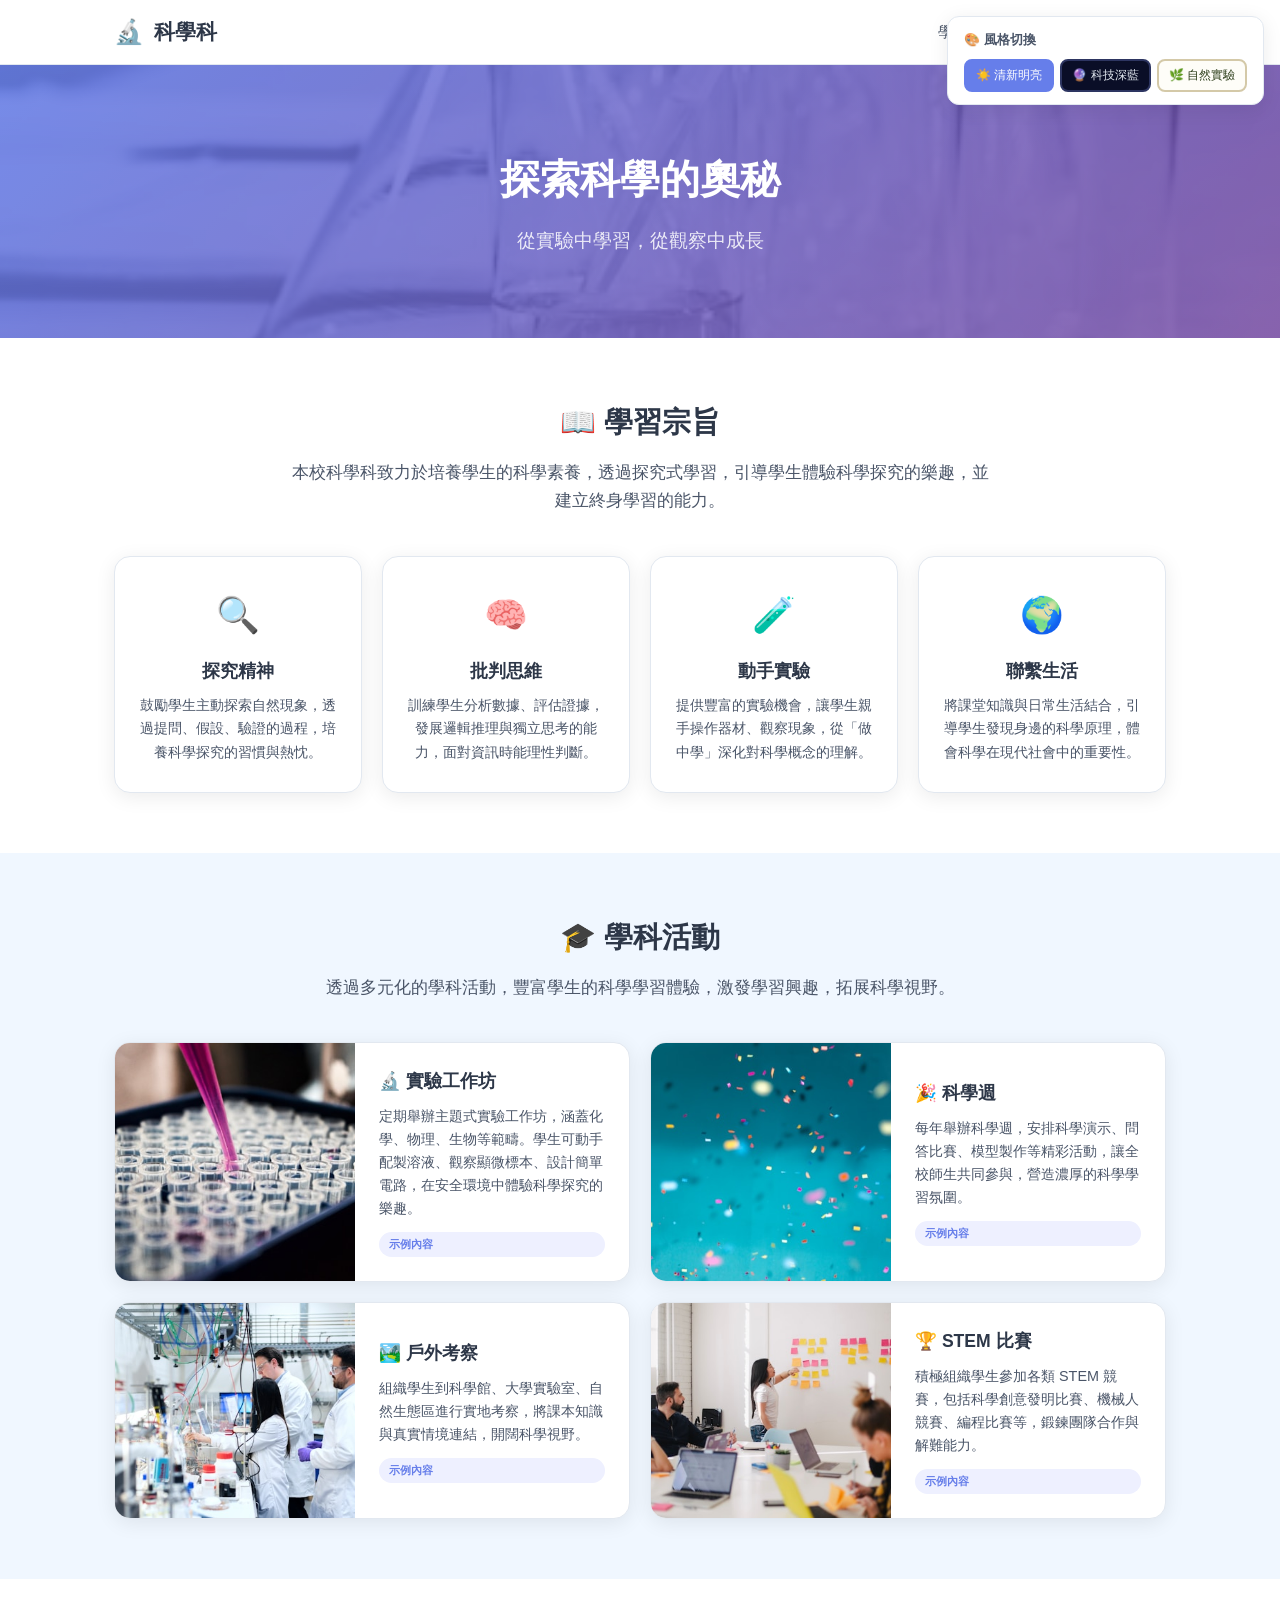
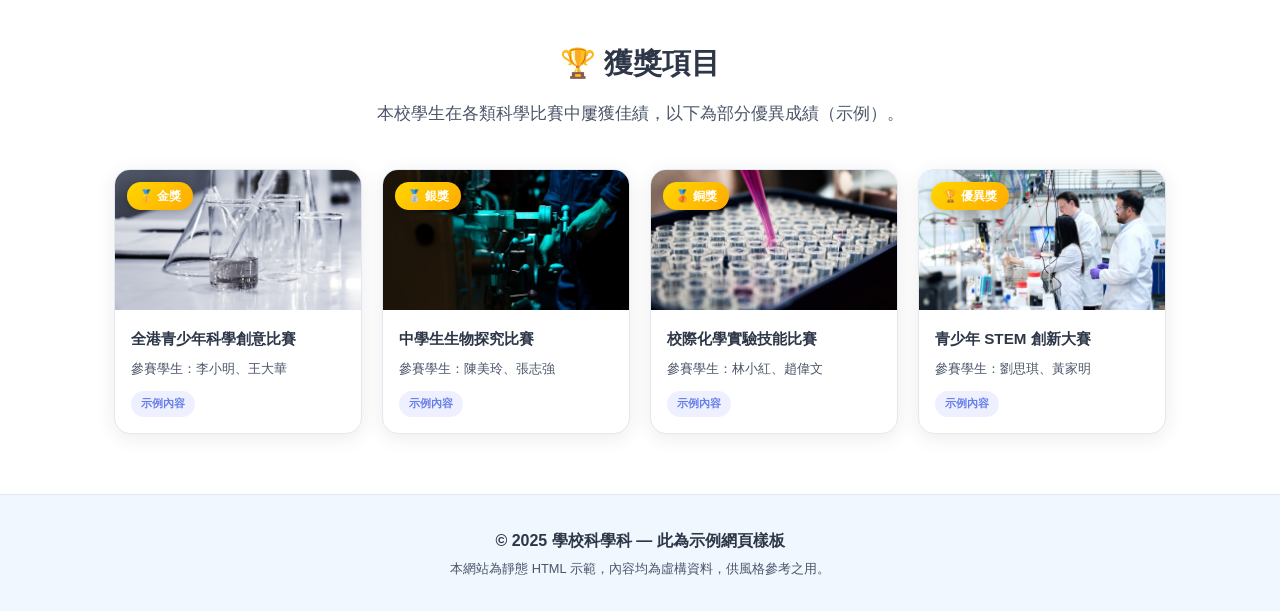
==== science_web/index.html @ 39da1f40 "Add files via upload" ====
<!DOCTYPE html>
<html lang="zh-Hant" data-theme="fresh">
<head>
  <meta charset="UTF-8">
  <meta name="viewport" content="width=device-width, initial-scale=1.0">
  <title>科學科 — 探索科學的奧秘</title>
  <link rel="stylesheet" href="style.css">
</head>
<body>
  <!-- 風格切換器 -->
  <div class="theme-switcher">
    <span class="theme-switcher__label">🎨 風格切換</span>
    <div class="theme-switcher__options">
      <button class="theme-btn active" data-theme="fresh" title="清新明亮">☀️ 清新明亮</button>
      <button class="theme-btn" data-theme="tech" title="科技深藍">🔮 科技深藍</button>
      <button class="theme-btn" data-theme="nature" title="自然實驗">🌿 自然實驗</button>
    </div>
  </div>

  <!-- 頂部導航 -->
  <header class="header">
    <div class="header__inner">
      <div class="header__brand">
        <span class="header__icon">🔬</span>
        <h1 class="header__title">科學科</h1>
      </div>
      <nav class="header__nav">
        <a href="#purpose">學習宗旨</a>
        <a href="#activities">學科活動</a>
        <a href="#awards">獲獎項目</a>
      </nav>
    </div>
  </header>

  <!-- 英雄橫幅 -->
  <section class="hero">
    <div class="hero__overlay"></div>
    <div class="hero__content">
      <h2 class="hero__title">探索科學的奧秘</h2>
      <p class="hero__subtitle">從實驗中學習，從觀察中成長</p>
    </div>
  </section>

  <!-- 學習宗旨 -->
  <section id="purpose" class="section">
    <div class="container">
      <h2 class="section__title">📖 學習宗旨</h2>
      <p class="section__intro">本校科學科致力於培養學生的科學素養，透過探究式學習，引導學生體驗科學探究的樂趣，並建立終身學習的能力。</p>
      <div class="cards cards--4">
        <article class="card">
          <div class="card__icon">🔍</div>
          <h3 class="card__title">探究精神</h3>
          <p class="card__text">鼓勵學生主動探索自然現象，透過提問、假設、驗證的過程，培養科學探究的習慣與熱忱。</p>
        </article>
        <article class="card">
          <div class="card__icon">🧠</div>
          <h3 class="card__title">批判思維</h3>
          <p class="card__text">訓練學生分析數據、評估證據，發展邏輯推理與獨立思考的能力，面對資訊時能理性判斷。</p>
        </article>
        <article class="card">
          <div class="card__icon">🧪</div>
          <h3 class="card__title">動手實驗</h3>
          <p class="card__text">提供豐富的實驗機會，讓學生親手操作器材、觀察現象，從「做中學」深化對科學概念的理解。</p>
        </article>
        <article class="card">
          <div class="card__icon">🌍</div>
          <h3 class="card__title">聯繫生活</h3>
          <p class="card__text">將課堂知識與日常生活結合，引導學生發現身邊的科學原理，體會科學在現代社會中的重要性。</p>
        </article>
      </div>
    </div>
  </section>

  <!-- 學科活動 -->
  <section id="activities" class="section section--alt">
    <div class="container">
      <h2 class="section__title">🎓 學科活動</h2>
      <p class="section__intro">透過多元化的學科活動，豐富學生的科學學習體驗，激發學習興趣，拓展科學視野。</p>
      <div class="cards cards--2">
        <article class="card card--horizontal">
          <div class="card__image"><img src="images/lab-tubes.jpg" alt="實驗工作坊" loading="lazy"></div>
          <div class="card__body">
            <h3 class="card__title">🔬 實驗工作坊</h3>
            <p class="card__text">定期舉辦主題式實驗工作坊，涵蓋化學、物理、生物等範疇。學生可動手配製溶液、觀察顯微標本、設計簡單電路，在安全環境中體驗科學探究的樂趣。</p>
            <span class="card__tag">示例內容</span>
          </div>
        </article>
        <article class="card card--horizontal">
          <div class="card__image"><img src="images/event.jpg" alt="科學週" loading="lazy"></div>
          <div class="card__body">
            <h3 class="card__title">🎉 科學週</h3>
            <p class="card__text">每年舉辦科學週，安排科學演示、問答比賽、模型製作等精彩活動，讓全校師生共同參與，營造濃厚的科學學習氛圍。</p>
            <span class="card__tag">示例內容</span>
          </div>
        </article>
        <article class="card card--horizontal">
          <div class="card__image"><img src="images/scientist-lab.jpg" alt="戶外考察" loading="lazy"></div>
          <div class="card__body">
            <h3 class="card__title">🏞️ 戶外考察</h3>
            <p class="card__text">組織學生到科學館、大學實驗室、自然生態區進行實地考察，將課本知識與真實情境連結，開闊科學視野。</p>
            <span class="card__tag">示例內容</span>
          </div>
        </article>
        <article class="card card--horizontal">
          <div class="card__image"><img src="images/award-new.jpg" alt="STEM 比賽" loading="lazy"></div>
          <div class="card__body">
            <h3 class="card__title">🏆 STEM 比賽</h3>
            <p class="card__text">積極組織學生參加各類 STEM 競賽，包括科學創意發明比賽、機械人競賽、編程比賽等，鍛鍊團隊合作與解難能力。</p>
            <span class="card__tag">示例內容</span>
          </div>
        </article>
      </div>
    </div>
  </section>

  <!-- 獲獎項目 -->
  <section id="awards" class="section">
    <div class="container">
      <h2 class="section__title">🏆 獲獎項目</h2>
      <p class="section__intro">本校學生在各類科學比賽中屢獲佳績，以下為部分優異成績（示例）。</p>
      <div class="awards-grid">
        <article class="award-card">
          <div class="award-card__ribbon">🥇 金獎</div>
          <div class="award-card__image"><img src="images/microscope.jpg" alt="科學創意比賽" loading="lazy"></div>
          <div class="award-card__body">
            <h3 class="award-card__title">全港青少年科學創意比賽</h3>
            <p class="award-card__team">參賽學生：李小明、王大華</p>
            <span class="card__tag">示例內容</span>
          </div>
        </article>
        <article class="award-card">
          <div class="award-card__ribbon">🥈 銀獎</div>
          <div class="award-card__image"><img src="images/dna.jpg" alt="生物探究比賽" loading="lazy"></div>
          <div class="award-card__body">
            <h3 class="award-card__title">中學生生物探究比賽</h3>
            <p class="award-card__team">參賽學生：陳美玲、張志強</p>
            <span class="card__tag">示例內容</span>
          </div>
        </article>
        <article class="award-card">
          <div class="award-card__ribbon">🥉 銅獎</div>
          <div class="award-card__image"><img src="images/lab-tubes.jpg" alt="化學實驗比賽" loading="lazy"></div>
          <div class="award-card__body">
            <h3 class="award-card__title">校際化學實驗技能比賽</h3>
            <p class="award-card__team">參賽學生：林小紅、趙偉文</p>
            <span class="card__tag">示例內容</span>
          </div>
        </article>
        <article class="award-card">
          <div class="award-card__ribbon">🏆 優異獎</div>
          <div class="award-card__image"><img src="images/scientist-lab.jpg" alt="STEM 創新大賽" loading="lazy"></div>
          <div class="award-card__body">
            <h3 class="award-card__title">青少年 STEM 創新大賽</h3>
            <p class="award-card__team">參賽學生：劉思琪、黃家明</p>
            <span class="card__tag">示例內容</span>
          </div>
        </article>
      </div>
    </div>
  </section>

  <!-- 頁尾 -->
  <footer class="footer">
    <div class="footer__inner">
      <p class="footer__text">© 2025 學校科學科 — 此為示例網頁樣板</p>
      <p class="footer__note">本網站為靜態 HTML 示範，內容均為虛構資料，供風格參考之用。</p>
    </div>
  </footer>
  <script src="script.js"></script>
</body>
</html>
---- science_web/style.css ----
/* ========================================
   科學科網頁 — 三風格樣板 CSS
   ======================================== */

/* --- Reset & Base --- */
*, *::before, *::after { box-sizing: border-box; margin: 0; padding: 0; }

/* --- CSS Variables: Three Themes --- */
/* 主題 B: 清新明亮 (default) */
[data-theme="fresh"] {
  --bg-primary: #ffffff;
  --bg-secondary: #f0f7ff;
  --bg-card: #ffffff;
  --bg-hero: linear-gradient(135deg, #667eea 0%, #764ba2 100%);
  --text-primary: #2d3748;
  --text-secondary: #4a5568;
  --text-on-hero: #ffffff;
  --accent: #667eea;
  --accent-light: #eef0ff;
  --border-color: #e2e8f0;
  --shadow: 0 4px 20px rgba(0,0,0,0.08);
  --shadow-hover: 0 8px 30px rgba(102,126,234,0.2);
  --header-bg: rgba(255,255,255,0.95);
  --header-text: #2d3748;
  --tag-bg: #eef0ff;
  --tag-text: #667eea;
  --ribbon-bg: linear-gradient(135deg, #ffd700, #ffaa00);
  --card-radius: 16px;
  --font-main: "Segoe UI", "Microsoft JhengHei", "PingFang TC", sans-serif;
}

/* 主題 A: 科技深藍 */
[data-theme="tech"] {
  --bg-primary: #0a0e27;
  --bg-secondary: #111638;
  --bg-card: #161b40;
  --bg-hero: linear-gradient(135deg, #0f0c29 0%, #302b63 50%, #24243e 100%);
  --text-primary: #e2e8f0;
  --text-secondary: #a0aec0;
  --text-on-hero: #ffffff;
  --accent: #00d4ff;
  --accent-light: #0a2540;
  --border-color: #2d3561;
  --shadow: 0 4px 20px rgba(0,0,0,0.4);
  --shadow-hover: 0 8px 30px rgba(0,212,255,0.15);
  --header-bg: rgba(10,14,39,0.95);
  --header-text: #e2e8f0;
  --tag-bg: rgba(0,212,255,0.15);
  --tag-text: #00d4ff;
  --ribbon-bg: linear-gradient(135deg, #00d4ff, #0090ff);
  --card-radius: 12px;
  --font-main: "Segoe UI", "Microsoft JhengHei", "PingFang TC", sans-serif;
}

/* 主題 C: 自然實驗 */
[data-theme="nature"] {
  --bg-primary: #fefdf8;
  --bg-secondary: #f5f0e8;
  --bg-card: #ffffff;
  --bg-hero: linear-gradient(135deg, #2d5016 0%, #4a7c23 50%, #6b9b37 100%);
  --text-primary: #2c3e1a;
  --text-secondary: #4a6230;
  --text-on-hero: #ffffff;
  --accent: #4a7c23;
  --accent-light: #eef5e6;
  --border-color: #d4c9a8;
  --shadow: 0 4px 20px rgba(0,0,0,0.06);
  --shadow-hover: 0 8px 30px rgba(74,124,35,0.15);
  --header-bg: rgba(254,253,248,0.95);
  --header-text: #2c3e1a;
  --tag-bg: #eef5e6;
  --tag-text: #4a7c23;
  --ribbon-bg: linear-gradient(135deg, #8B7355, #a0845c);
  --card-radius: 8px;
  --font-main: "Georgia", "Noto Serif TC", "Segoe UI", sans-serif;
}

/* --- Body --- */
body {
  font-family: var(--font-main);
  background: var(--bg-primary);
  color: var(--text-primary);
  line-height: 1.7;
  transition: background 0.4s ease, color 0.4s ease;
}

/* --- Theme Switcher --- */
.theme-switcher {
  position: fixed;
  top: 16px;
  right: 16px;
  z-index: 1000;
  background: var(--bg-card);
  border: 1px solid var(--border-color);
  border-radius: 12px;
  padding: 12px 16px;
  box-shadow: var(--shadow);
  display: flex;
  flex-direction: column;
  gap: 8px;
  transition: background 0.4s ease, border 0.4s ease;
}
.theme-switcher__label {
  font-size: 0.8rem;
  font-weight: 600;
  color: var(--text-secondary);
}
.theme-switcher__options {
  display: flex;
  gap: 6px;
}
.theme-btn {
  padding: 6px 10px;
  border: 2px solid var(--border-color);
  border-radius: 8px;
  background: var(--bg-primary);
  color: var(--text-primary);
  font-size: 0.75rem;
  cursor: pointer;
  transition: all 0.3s ease;
  white-space: nowrap;
}
.theme-btn:hover {
  border-color: var(--accent);
  color: var(--accent);
}
.theme-btn.active {
  background: var(--accent);
  color: #fff;
  border-color: var(--accent);
}

/* --- Container --- */
.container {
  max-width: 1100px;
  margin: 0 auto;
  padding: 0 24px;
}

/* --- Header --- */
.header {
  position: sticky;
  top: 0;
  z-index: 900;
  background: var(--header-bg);
  backdrop-filter: blur(12px);
  border-bottom: 1px solid var(--border-color);
  transition: background 0.4s ease;
}
.header__inner {
  max-width: 1100px;
  margin: 0 auto;
  padding: 0 24px;
  display: flex;
  align-items: center;
  justify-content: space-between;
  height: 64px;
}
.header__brand {
  display: flex;
  align-items: center;
  gap: 10px;
}
.header__icon { font-size: 1.5rem; }
.header__title {
  font-size: 1.3rem;
  font-weight: 700;
  color: var(--header-text);
  transition: color 0.4s ease;
}
.header__nav {
  display: flex;
  gap: 24px;
}
.header__nav a {
  text-decoration: none;
  color: var(--text-secondary);
  font-weight: 500;
  font-size: 0.95rem;
  transition: color 0.3s ease;
}
.header__nav a:hover { color: var(--accent); }

/* --- Hero --- */
.hero {
  position: relative;
  background: var(--bg-hero);
  padding: 80px 24px;
  text-align: center;
  overflow: hidden;
}
.hero__overlay {
  position: absolute;
  inset: 0;
  background: url('images/microscope.jpg') center/cover no-repeat;
  opacity: 0.15;
}
.hero__content { position: relative; z-index: 1; }
.hero__title {
  font-size: 2.5rem;
  font-weight: 800;
  color: var(--text-on-hero);
  margin-bottom: 12px;
}
.hero__subtitle {
  font-size: 1.2rem;
  color: rgba(255,255,255,0.85);
}

/* --- Section --- */
.section { padding: 60px 0; }
.section--alt { background: var(--bg-secondary); }
.section__title {
  font-size: 1.8rem;
  font-weight: 700;
  text-align: center;
  margin-bottom: 12px;
  color: var(--text-primary);
}
.section__intro {
  text-align: center;
  max-width: 700px;
  margin: 0 auto 40px;
  color: var(--text-secondary);
  font-size: 1.05rem;
}

/* --- Cards (4-col) --- */
.cards {
  display: grid;
  gap: 20px;
}
.cards--4 { grid-template-columns: repeat(4, 1fr); }
.cards--2 { grid-template-columns: repeat(2, 1fr); }

.card {
  background: var(--bg-card);
  border: 1px solid var(--border-color);
  border-radius: var(--card-radius);
  padding: 28px 20px;
  text-align: center;
  box-shadow: var(--shadow);
  transition: transform 0.3s ease, box-shadow 0.3s ease, background 0.4s ease;
}
.card:hover {
  transform: translateY(-4px);
  box-shadow: var(--shadow-hover);
}
.card__icon { font-size: 2.2rem; margin-bottom: 12px; }
.card__title {
  font-size: 1.1rem;
  font-weight: 700;
  margin-bottom: 8px;
  color: var(--text-primary);
}
.card__text {
  font-size: 0.9rem;
  color: var(--text-secondary);
  line-height: 1.6;
}
.card__tag {
  display: inline-block;
  margin-top: 12px;
  padding: 3px 10px;
  font-size: 0.7rem;
  font-weight: 600;
  border-radius: 20px;
  background: var(--tag-bg);
  color: var(--tag-text);
}

/* --- Horizontal Cards (Activities) --- */
.card--horizontal {
  display: grid;
  grid-template-columns: 240px 1fr;
  text-align: left;
  padding: 0;
  overflow: hidden;
}
.card--horizontal .card__image {
  overflow: hidden;
}
.card--horizontal .card__image img {
  width: 100%;
  height: 100%;
  object-fit: cover;
  display: block;
  transition: transform 0.4s ease;
}
.card--horizontal:hover .card__image img {
  transform: scale(1.05);
}
.card--horizontal .card__body {
  padding: 24px;
  display: flex;
  flex-direction: column;
  justify-content: center;
}

/* --- Award Cards (Grid) --- */
.awards-grid {
  display: grid;
  grid-template-columns: repeat(4, 1fr);
  gap: 20px;
}
.award-card {
  background: var(--bg-card);
  border: 1px solid var(--border-color);
  border-radius: var(--card-radius);
  overflow: hidden;
  box-shadow: var(--shadow);
  position: relative;
  transition: transform 0.3s ease, box-shadow 0.3s ease, background 0.4s ease;
}
.award-card:hover {
  transform: translateY(-4px);
  box-shadow: var(--shadow-hover);
}
.award-card__ribbon {
  position: absolute;
  top: 12px;
  left: 12px;
  z-index: 2;
  padding: 4px 12px;
  font-size: 0.75rem;
  font-weight: 700;
  color: #fff;
  background: var(--ribbon-bg);
  border-radius: 20px;
  box-shadow: 0 2px 8px rgba(0,0,0,0.2);
}
.award-card__image {
  width: 100%;
  height: 140px;
  overflow: hidden;
}
.award-card__image img {
  width: 100%;
  height: 100%;
  object-fit: cover;
  transition: transform 0.4s ease;
}
.award-card:hover .award-card__image img {
  transform: scale(1.05);
}
.award-card__body {
  padding: 16px;
}
.award-card__title {
  font-size: 0.95rem;
  font-weight: 700;
  margin-bottom: 6px;
  color: var(--text-primary);
}
.award-card__team {
  font-size: 0.8rem;
  color: var(--text-secondary);
}

/* --- Footer --- */
.footer {
  background: var(--bg-secondary);
  border-top: 1px solid var(--border-color);
  padding: 32px 24px;
  text-align: center;
  transition: background 0.4s ease;
}
.footer__text {
  font-weight: 600;
  color: var(--text-primary);
  margin-bottom: 4px;
}
.footer__note {
  font-size: 0.8rem;
  color: var(--text-secondary);
}

/* --- Responsive --- */
@media (max-width: 900px) {
  .cards--4 { grid-template-columns: repeat(2, 1fr); }
  .awards-grid { grid-template-columns: repeat(2, 1fr); }
  .card--horizontal { grid-template-columns: 1fr; }
  .hero__title { font-size: 2rem; }
  .theme-switcher { top: auto; bottom: 16px; right: 16px; }
}
@media (max-width: 600px) {
  .cards--4, .cards--2, .awards-grid { grid-template-columns: 1fr; }
  .header__inner { flex-direction: column; height: auto; padding: 12px 24px; gap: 8px; }
  .header__nav { gap: 16px; }
  .hero__title { font-size: 1.6rem; }
  .theme-switcher__options { flex-wrap: wrap; }
}
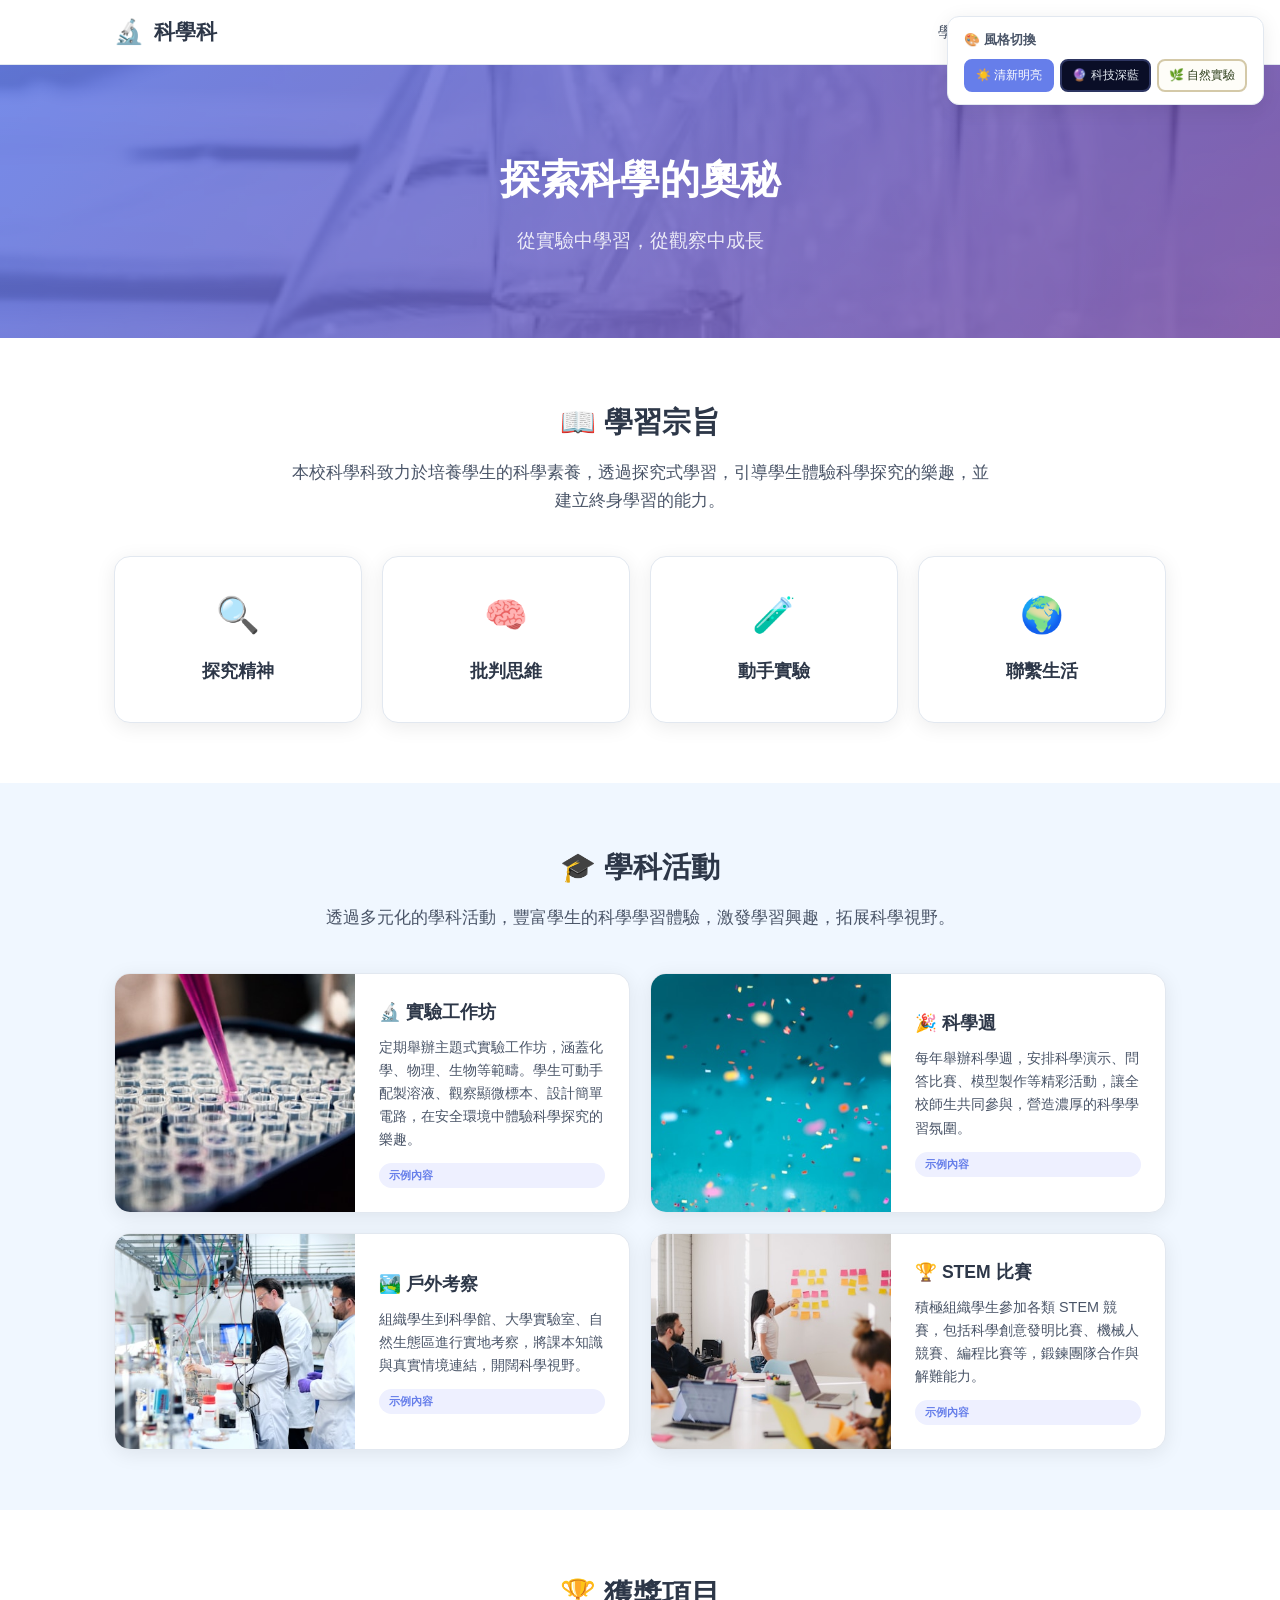
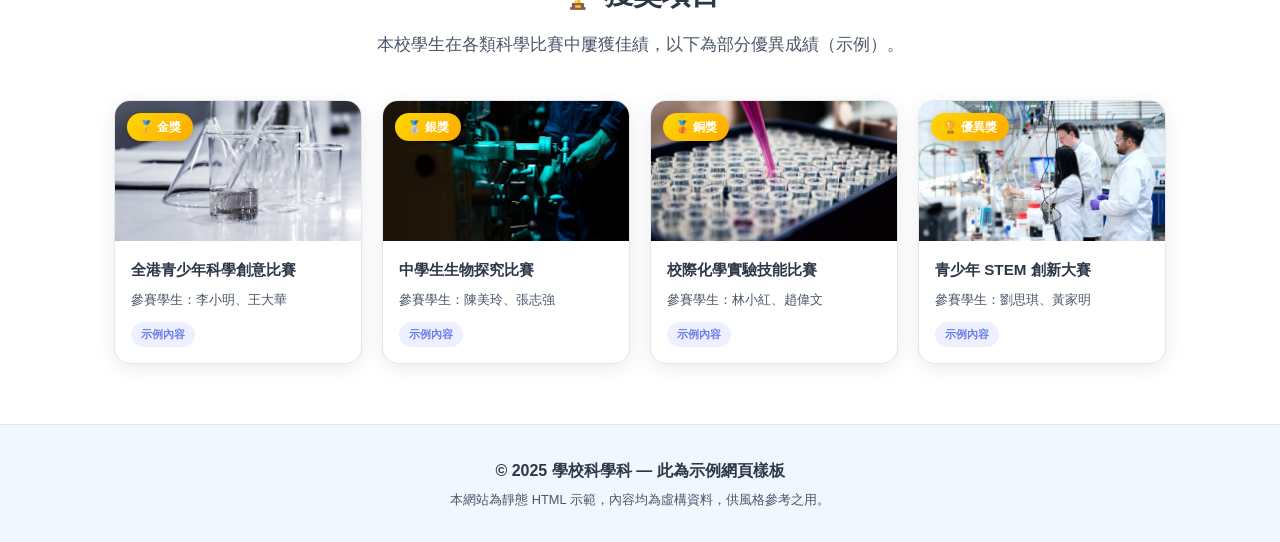
==== commit 0314f66b: "Add files via upload" ====
--- a/science_web/index.html
+++ b/science_web/index.html
@@ -50,22 +50,18 @@
         <article class="card">
           <div class="card__icon">🔍</div>
           <h3 class="card__title">探究精神</h3>
-          <p class="card__text">鼓勵學生主動探索自然現象，透過提問、假設、驗證的過程，培養科學探究的習慣與熱忱。</p>
         </article>
         <article class="card">
           <div class="card__icon">🧠</div>
           <h3 class="card__title">批判思維</h3>
-          <p class="card__text">訓練學生分析數據、評估證據，發展邏輯推理與獨立思考的能力，面對資訊時能理性判斷。</p>
         </article>
         <article class="card">
           <div class="card__icon">🧪</div>
           <h3 class="card__title">動手實驗</h3>
-          <p class="card__text">提供豐富的實驗機會，讓學生親手操作器材、觀察現象，從「做中學」深化對科學概念的理解。</p>
         </article>
         <article class="card">
           <div class="card__icon">🌍</div>
           <h3 class="card__title">聯繫生活</h3>
-          <p class="card__text">將課堂知識與日常生活結合，引導學生發現身邊的科學原理，體會科學在現代社會中的重要性。</p>
         </article>
       </div>
     </div>
--- a/science_web/style.css
+++ b/science_web/style.css
@@ -385,6 +385,28 @@
 }
 @media (max-width: 600px) {
   .cards--4, .cards--2, .awards-grid { grid-template-columns: 1fr; }
+
+  /* 手機版：卡片緊湊化 */
+  .card { padding: 16px 12px; }
+  .card__icon { font-size: 1.6rem; margin-bottom: 6px; }
+  .card__title { font-size: 1rem; margin-bottom: 4px; }
+
+  /* 手機版：區塊間距縮減 */
+  .section { padding: 40px 0; }
+  .section__title { font-size: 1.4rem; }
+  .section__intro { margin-bottom: 20px; font-size: 0.95rem; }
+
+  /* 手機版：Hero 緊湊化 */
+  .hero { padding: 50px 20px; }
+  .hero__subtitle { font-size: 1rem; }
+
+  /* 手機版：獲獎卡片圖片高度縮減 */
+  .award-card__image { height: 100px; }
+  .award-card__body { padding: 12px; }
+
+  /* 手機版：橫向卡片內距縮減 */
+  .card--horizontal .card__body { padding: 16px; }
+
   .header__inner { flex-direction: column; height: auto; padding: 12px 24px; gap: 8px; }
   .header__nav { gap: 16px; }
   .hero__title { font-size: 1.6rem; }
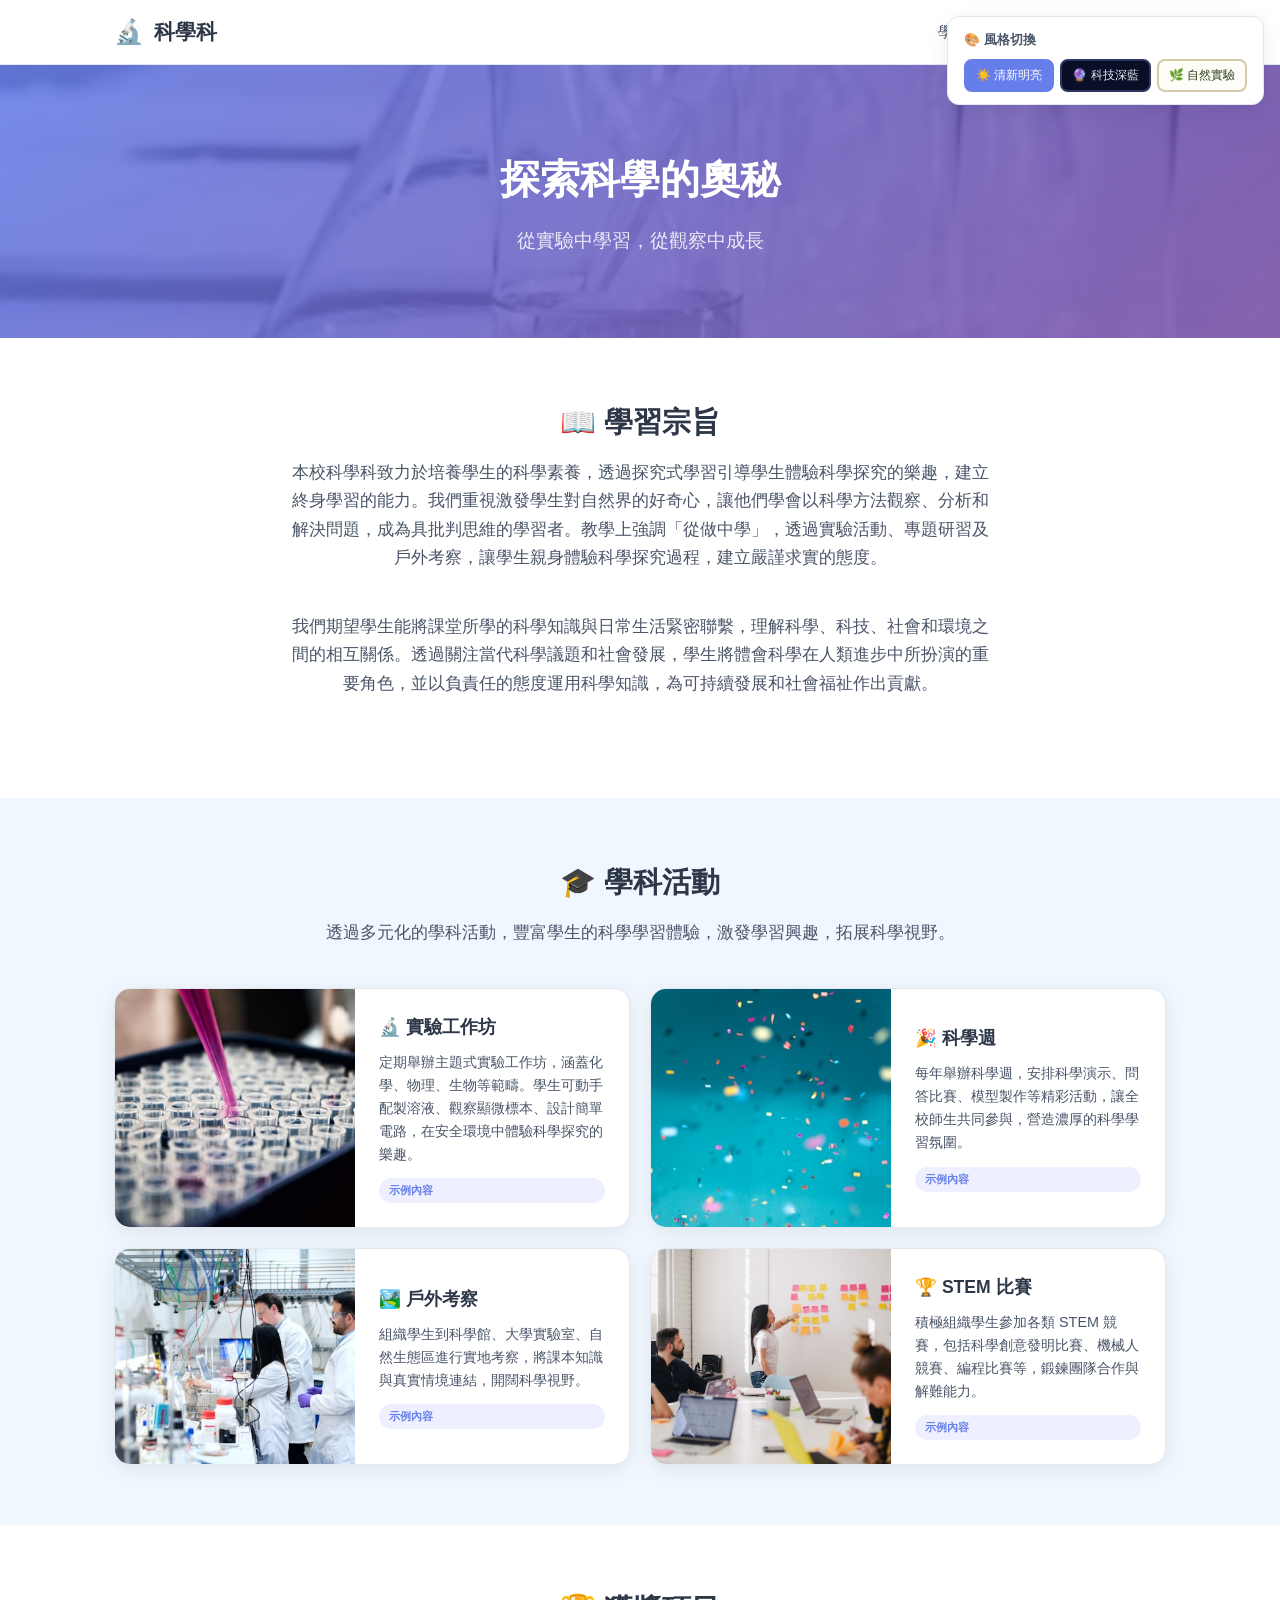
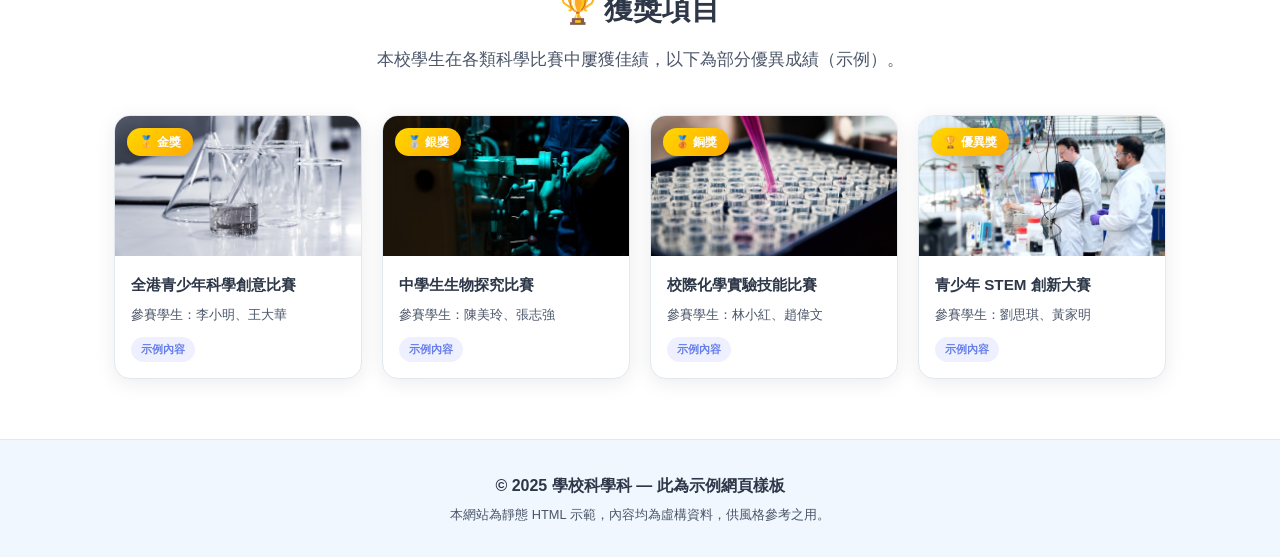
==== commit d5b426b5: "Add files via upload" ====
--- a/science_web/index.html
+++ b/science_web/index.html
@@ -45,25 +45,8 @@
   <section id="purpose" class="section">
     <div class="container">
       <h2 class="section__title">📖 學習宗旨</h2>
-      <p class="section__intro">本校科學科致力於培養學生的科學素養，透過探究式學習，引導學生體驗科學探究的樂趣，並建立終身學習的能力。</p>
-      <div class="cards cards--4">
-        <article class="card">
-          <div class="card__icon">🔍</div>
-          <h3 class="card__title">探究精神</h3>
-        </article>
-        <article class="card">
-          <div class="card__icon">🧠</div>
-          <h3 class="card__title">批判思維</h3>
-        </article>
-        <article class="card">
-          <div class="card__icon">🧪</div>
-          <h3 class="card__title">動手實驗</h3>
-        </article>
-        <article class="card">
-          <div class="card__icon">🌍</div>
-          <h3 class="card__title">聯繫生活</h3>
-        </article>
-      </div>
+      <p class="section__intro">本校科學科致力於培養學生的科學素養，透過探究式學習引導學生體驗科學探究的樂趣，建立終身學習的能力。我們重視激發學生對自然界的好奇心，讓他們學會以科學方法觀察、分析和解決問題，成為具批判思維的學習者。教學上強調「從做中學」，透過實驗活動、專題研習及戶外考察，讓學生親身體驗科學探究過程，建立嚴謹求實的態度。</p>
+      <p class="section__intro">我們期望學生能將課堂所學的科學知識與日常生活緊密聯繫，理解科學、科技、社會和環境之間的相互關係。透過關注當代科學議題和社會發展，學生將體會科學在人類進步中所扮演的重要角色，並以負責任的態度運用科學知識，為可持續發展和社會福祉作出貢獻。</p>
     </div>
   </section>
 
--- a/science_web/style.css
+++ b/science_web/style.css
@@ -230,7 +230,6 @@
   display: grid;
   gap: 20px;
 }
-.cards--4 { grid-template-columns: repeat(4, 1fr); }
 .cards--2 { grid-template-columns: repeat(2, 1fr); }
 
 .card {
@@ -246,7 +245,6 @@
   transform: translateY(-4px);
   box-shadow: var(--shadow-hover);
 }
-.card__icon { font-size: 2.2rem; margin-bottom: 12px; }
 .card__title {
   font-size: 1.1rem;
   font-weight: 700;
@@ -377,18 +375,16 @@
 
 /* --- Responsive --- */
 @media (max-width: 900px) {
-  .cards--4 { grid-template-columns: repeat(2, 1fr); }
   .awards-grid { grid-template-columns: repeat(2, 1fr); }
   .card--horizontal { grid-template-columns: 1fr; }
   .hero__title { font-size: 2rem; }
   .theme-switcher { top: auto; bottom: 16px; right: 16px; }
 }
 @media (max-width: 600px) {
-  .cards--4, .cards--2, .awards-grid { grid-template-columns: 1fr; }
+  .cards--2, .awards-grid { grid-template-columns: 1fr; }
 
   /* 手機版：卡片緊湊化 */
   .card { padding: 16px 12px; }
-  .card__icon { font-size: 1.6rem; margin-bottom: 6px; }
   .card__title { font-size: 1rem; margin-bottom: 4px; }
 
   /* 手機版：區塊間距縮減 */
